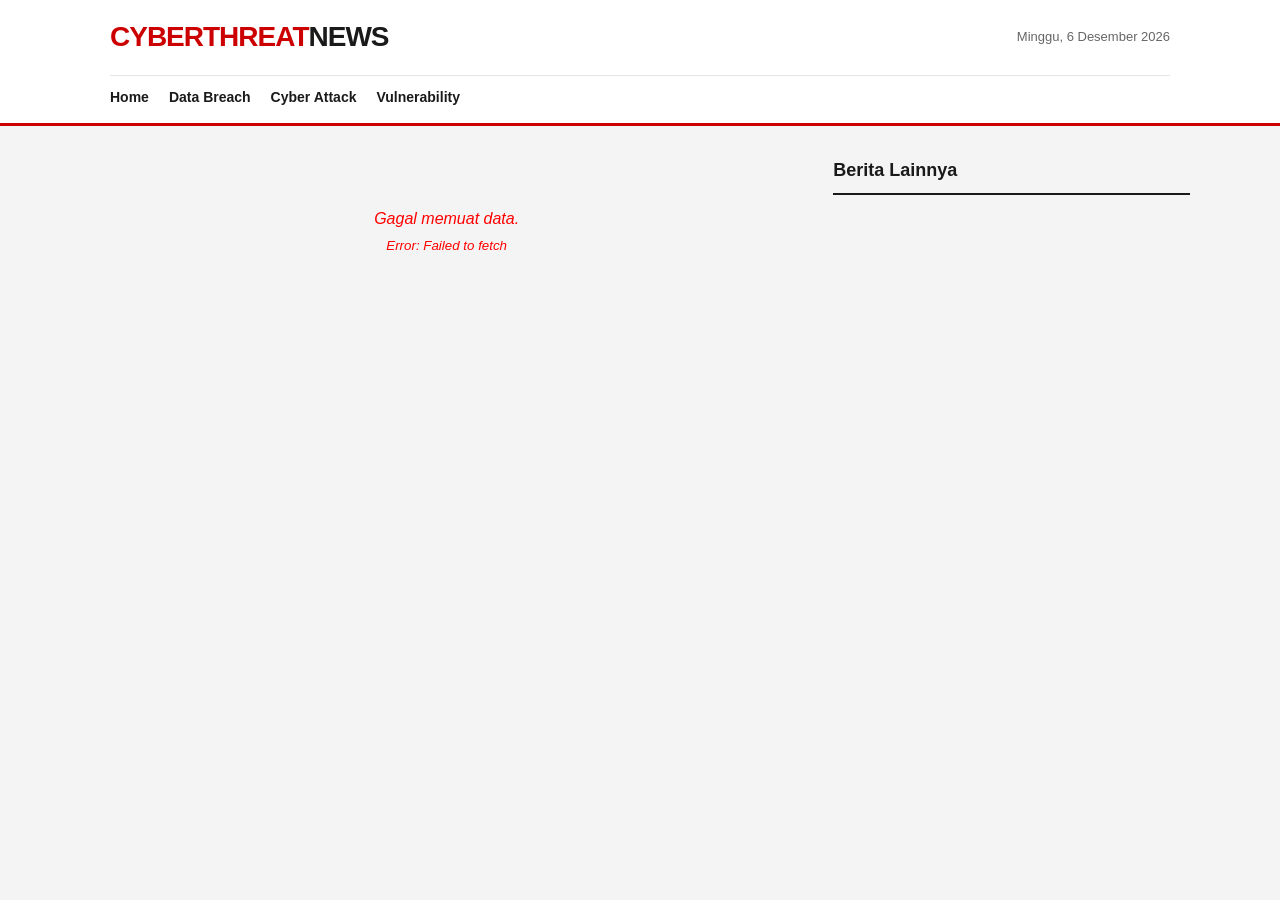
==== index.html @ c1c1daac "Add files via upload" ====
<!DOCTYPE html>
<html lang="id">
<head>
    <meta charset="UTF-8">
    <meta name="viewport" content="width=device-width, initial-scale=1.0">
    <title>Cyber Threat News</title>
    <style>
        :root { --primary: #c00; --text-main: #1a1a1a; --text-muted: #666; --bg: #fff; --bg-body: #f4f4f4; --border: #e5e5e5; }
        * { box-sizing: border-box; margin: 0; padding: 0; }
        body { font-family: -apple-system, sans-serif; background: var(--bg-body); color: var(--text-main); line-height: 1.6; }
        .header { background: var(--bg); border-bottom: 3px solid var(--primary); padding: 15px 0; }
        .container { max-width: 1100px; margin: 0 auto; padding: 0 20px; }
        .header-top { display: flex; justify-content: space-between; align-items: center; margin-bottom: 15px; }
        .logo { font-size: 28px; font-weight: 800; color: var(--primary); letter-spacing: -1px; text-transform: uppercase; }
        .logo span { color: var(--text-main); }
        .date { font-size: 13px; color: var(--text-muted); }
        .nav { border-top: 1px solid var(--border); padding-top: 10px; display: flex; gap: 20px; overflow-x: auto; white-space: nowrap; }
        .nav a { color: var(--text-main); text-decoration: none; font-weight: 600; font-size: 14px; }
        .main-content { padding: 30px 0; display: grid; grid-template-columns: 2fr 1fr; gap: 30px; }
        @media (max-width: 768px) { .main-content { grid-template-columns: 1fr; } }
        .artikel-card { background: var(--bg); border-radius: 8px; margin-bottom: 20px; box-shadow: 0 2px 5px rgba(0,0,0,0.05); }
        .artikel-content { padding: 25px; }
        .badge { display: inline-block; background: #fee2e2; color: var(--primary); font-size: 12px; font-weight: 700; padding: 3px 10px; border-radius: 4px; margin-bottom: 12px; text-transform: uppercase;}
        .badge-tinggi { background: #fef2f2; color: #b91c1c; border: 1px solid #fca5a5; }
        .artikel-card h2 { font-size: 28px; margin-bottom: 15px; line-height: 1.3; }
        .artikel-card p { font-size: 15px; color: #444; margin-bottom: 20px; text-align: justify; }
        .info-pelaku { background: #f8f9fa; border-left: 4px solid var(--primary); padding: 12px 15px; margin-bottom: 20px; font-size: 14px; }
        .info-pelaku strong { color: var(--primary); }
        .himbauan-box { background: #fff3cd; border: 1px solid #ffeeba; color: #856404; padding: 15px; border-radius: 6px; margin-top: 20px; font-size: 14px;}
        .meta { font-size: 12px; color: var(--text-muted); border-top: 1px solid var(--border); padding-top: 15px; display: flex; justify-content: space-between; margin-top: 20px;}
        .sidebar-title { font-size: 18px; font-weight: 700; border-bottom: 2px solid var(--text-main); padding-bottom: 8px; margin-bottom: 15px; }
        .sidebar-list { list-style: none; }
        .sidebar-list li { background: var(--bg); border: 1px solid var(--border); padding: 15px; border-radius: 6px; margin-bottom: 10px; }
        .sidebar-list h4 { font-size: 15px; font-weight: 600; margin-bottom: 8px; }
        .sidebar-list p { font-size: 13px; color: var(--text-muted); }
        .loading { text-align: center; padding: 50px; color: var(--text-muted); font-style: italic; }
    </style>
</head>
<body>
    <div class="header">
        <div class="container">
            <div class="header-top">
                <div class="logo">CyberThreat<span>News</span></div>
                <div class="date" id="current-date"></div>
            </div>
            <div class="nav"><a href="#">Home</a><a href="#">Data Breach</a><a href="#">Cyber Attack</a><a href="#">Vulnerability</a></div>
        </div>
    </div>

    <div class="container main-content">
        <div id="berita-utama"><div class="loading">Memuat intelijen terbaru...</div></div>
        <div>
            <div class="sidebar-title">Berita Lainnya</div>
            <ul class="sidebar-list" id="berita-sidebar"></ul>
        </div>
    </div>

    <!-- Panggil file kurir api.js -->
    <script src="api.js"></script>
    
    <script>
        document.getElementById('current-date').innerText = new Date().toLocaleDateString('id-ID', { weekday: 'long', year: 'numeric', month: 'long', day: 'numeric' });

        // Panggil fungsi dari api.js
        ambilBerita().then(data => {
            const utama = document.getElementById('berita-utama');
            const sidebar = document.getElementById('berita-sidebar');
            
            if (data.error) {
                utama.innerHTML = `<div class="loading" style="color:red;">Gagal memuat data.<br><small>Error: ${data.error}</small></div>`;
                return;
            }
            
            if (!data.berita || data.berita.length === 0) {
                utama.innerHTML = '<div class="loading">Belum ada berita.</div>'; return;
            }
            
            utama.innerHTML = ''; sidebar.innerHTML = '';
            
            data.berita.forEach((item, index) => {
                let badge = item.tingkat_bahaya === 'Tinggi' ? 'badge-tinggi' : '';
                if (index === 0) {
                    utama.innerHTML += `
                        <div class="artikel-card"><div class="artikel-content">
                            <span class="badge ${badge}">⚠ ${item.tingkat_bahaya} Risk</span>
                            <h2>${item.judul_berita}</h2>
                            <div class="info-pelaku"><strong>Pelaku:</strong> ${item.pelaku}</div>
                            <p>${item.isi_berita}</p>
                            <div class="himbauan-box">🚨 <strong>Himbauan:</strong> ${item.himbauan}</div>
                            <div class="meta"><span>Update: ${data.timestamp}</span><span>Sumber: ${item.sumber_forum}</span></div>
                        </div></div>`;
                } else {
                    sidebar.innerHTML += `
                        <li><span class="badge ${badge}" style="font-size:10px;">${item.tingkat_bahaya}</span>
                        <h4>${item.judul_berita}</h4><p style="margin-bottom:5px;"><strong>Pelaku:</strong> ${item.pelaku}</p>
                        <p>${item.isi_berita.substring(0, 90)}...</p></li>`;
                }
            });
        });
    </script>
</body>
</html>
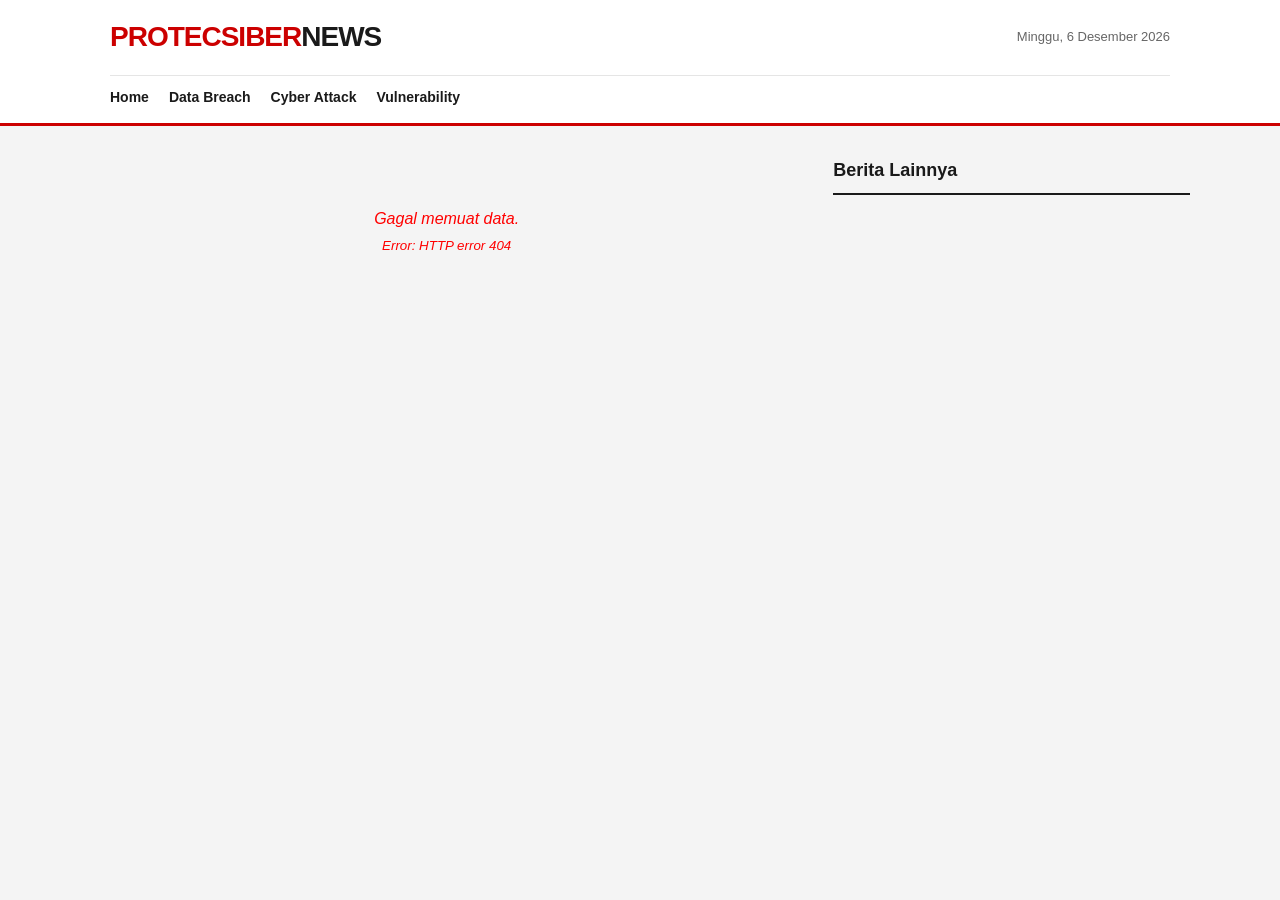
==== commit a07e2fe7: "Add files via upload" ====
--- a/index.html
+++ b/index.html
@@ -3,7 +3,7 @@
 <head>
     <meta charset="UTF-8">
     <meta name="viewport" content="width=device-width, initial-scale=1.0">
-    <title>Cyber Threat News</title>
+    <title>ProtecSiber</title>
     <style>
         :root { --primary: #c00; --text-main: #1a1a1a; --text-muted: #666; --bg: #fff; --bg-body: #f4f4f4; --border: #e5e5e5; }
         * { box-sizing: border-box; margin: 0; padding: 0; }
@@ -40,7 +40,7 @@
     <div class="header">
         <div class="container">
             <div class="header-top">
-                <div class="logo">CyberThreat<span>News</span></div>
+                <div class="logo">ProtecSiber<span>News</span></div>
                 <div class="date" id="current-date"></div>
             </div>
             <div class="nav"><a href="#">Home</a><a href="#">Data Breach</a><a href="#">Cyber Attack</a><a href="#">Vulnerability</a></div>
@@ -55,48 +55,47 @@
         </div>
     </div>
 
-    <!-- Panggil file kurir api.js -->
-    <script src="api.js"></script>
-    
     <script>
         document.getElementById('current-date').innerText = new Date().toLocaleDateString('id-ID', { weekday: 'long', year: 'numeric', month: 'long', day: 'numeric' });
+        
+        const API_URL = '/api-berita';
 
-        // Panggil fungsi dari api.js
-        ambilBerita().then(data => {
-            const utama = document.getElementById('berita-utama');
-            const sidebar = document.getElementById('berita-sidebar');
-            
-            if (data.error) {
-                utama.innerHTML = `<div class="loading" style="color:red;">Gagal memuat data.<br><small>Error: ${data.error}</small></div>`;
-                return;
-            }
-            
-            if (!data.berita || data.berita.length === 0) {
-                utama.innerHTML = '<div class="loading">Belum ada berita.</div>'; return;
-            }
-            
-            utama.innerHTML = ''; sidebar.innerHTML = '';
-            
-            data.berita.forEach((item, index) => {
-                let badge = item.tingkat_bahaya === 'Tinggi' ? 'badge-tinggi' : '';
-                if (index === 0) {
-                    utama.innerHTML += `
-                        <div class="artikel-card"><div class="artikel-content">
-                            <span class="badge ${badge}">⚠ ${item.tingkat_bahaya} Risk</span>
-                            <h2>${item.judul_berita}</h2>
-                            <div class="info-pelaku"><strong>Pelaku:</strong> ${item.pelaku}</div>
-                            <p>${item.isi_berita}</p>
-                            <div class="himbauan-box">🚨 <strong>Himbauan:</strong> ${item.himbauan}</div>
-                            <div class="meta"><span>Update: ${data.timestamp}</span><span>Sumber: ${item.sumber_forum}</span></div>
-                        </div></div>`;
-                } else {
-                    sidebar.innerHTML += `
-                        <li><span class="badge ${badge}" style="font-size:10px;">${item.tingkat_bahaya}</span>
-                        <h4>${item.judul_berita}</h4><p style="margin-bottom:5px;"><strong>Pelaku:</strong> ${item.pelaku}</p>
-                        <p>${item.isi_berita.substring(0, 90)}...</p></li>`;
+        fetch(API_URL)
+            .then(res => {
+                if (!res.ok) throw new Error("HTTP error " + res.status);
+                return res.json();
+            })
+            .then(data => {
+                const utama = document.getElementById('berita-utama');
+                const sidebar = document.getElementById('berita-sidebar');
+                if (!data.berita || data.berita.length === 0) {
+                    utama.innerHTML = '<div class="loading">Belum ada berita.</div>'; return;
                 }
+                utama.innerHTML = ''; sidebar.innerHTML = '';
+                
+                data.berita.forEach((item, index) => {
+                    let badge = item.tingkat_bahaya === 'Tinggi' ? 'badge-tinggi' : '';
+                    if (index === 0) {
+                        utama.innerHTML += `
+                            <div class="artikel-card"><div class="artikel-content">
+                                <span class="badge ${badge}">⚠ ${item.tingkat_bahaya} Risk</span>
+                                <h2>${item.judul_berita}</h2>
+                                <div class="info-pelaku"><strong>Pelaku:</strong> ${item.pelaku}</div>
+                                <p>${item.isi_berita}</p>
+                                <div class="himbauan-box">🚨 <strong>Himbauan:</strong> ${item.himbauan}</div>
+                                <div class="meta"><span>Update: ${data.timestamp}</span><span>Sumber: ${item.sumber_forum}</span></div>
+                            </div></div>`;
+                    } else {
+                        sidebar.innerHTML += `
+                            <li><span class="badge ${badge}" style="font-size:10px;">${item.tingkat_bahaya}</span>
+                            <h4>${item.judul_berita}</h4><p style="margin-bottom:5px;"><strong>Pelaku:</strong> ${item.pelaku}</p>
+                            <p>${item.isi_berita.substring(0, 90)}...</p></li>`;
+                    }
+                });
+            })
+            .catch(err => {
+                document.getElementById('berita-utama').innerHTML = `<div class="loading" style="color:red;">Gagal memuat data.<br><small>Error: ${err.message}</small></div>`;
             });
-        });
     </script>
 </body>
 </html>
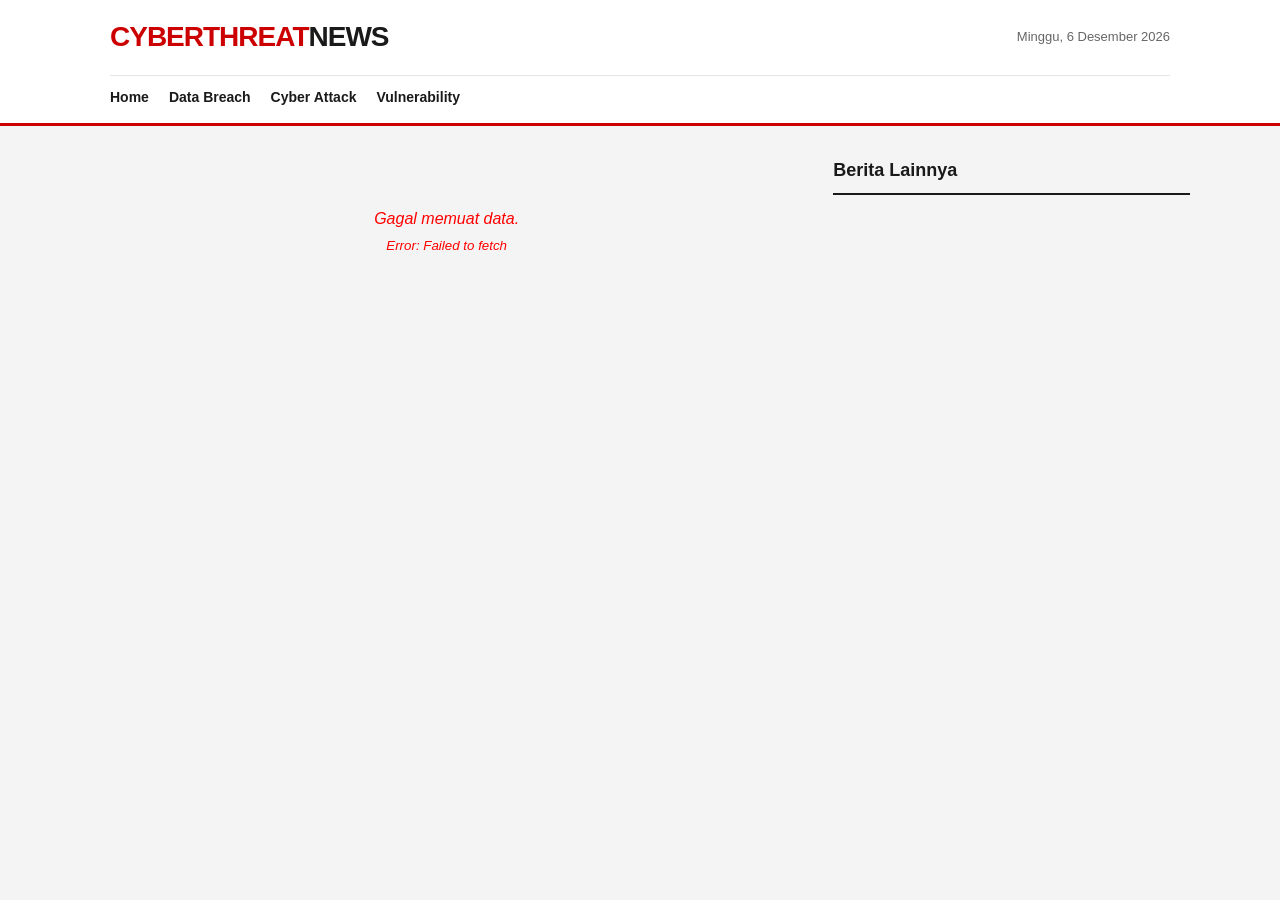
==== commit a3131165: "Create index.html" ====
--- a/index.html
+++ b/index.html
@@ -3,7 +3,7 @@
 <head>
     <meta charset="UTF-8">
     <meta name="viewport" content="width=device-width, initial-scale=1.0">
-    <title>ProtecSiber</title>
+    <title>Cyber Threat News</title>
     <style>
         :root { --primary: #c00; --text-main: #1a1a1a; --text-muted: #666; --bg: #fff; --bg-body: #f4f4f4; --border: #e5e5e5; }
         * { box-sizing: border-box; margin: 0; padding: 0; }
@@ -40,7 +40,7 @@
     <div class="header">
         <div class="container">
             <div class="header-top">
-                <div class="logo">ProtecSiber<span>News</span></div>
+                <div class="logo">CyberThreat<span>News</span></div>
                 <div class="date" id="current-date"></div>
             </div>
             <div class="nav"><a href="#">Home</a><a href="#">Data Breach</a><a href="#">Cyber Attack</a><a href="#">Vulnerability</a></div>
@@ -58,7 +58,11 @@
     <script>
         document.getElementById('current-date').innerText = new Date().toLocaleDateString('id-ID', { weekday: 'long', year: 'numeric', month: 'long', day: 'numeric' });
         
-        const API_URL = '/api-berita';
+        // URL ASLI
+        const TARGET_URL = 'https://obfustext.is-great.org/berita.php';
+        
+        // PROXY YANG LEBIH STABIL
+        const API_URL = 'https://corsproxy.io/?' + encodeURIComponent(TARGET_URL);
 
         fetch(API_URL)
             .then(res => {
@@ -98,4 +102,4 @@
             });
     </script>
 </body>
-</html>+</html>
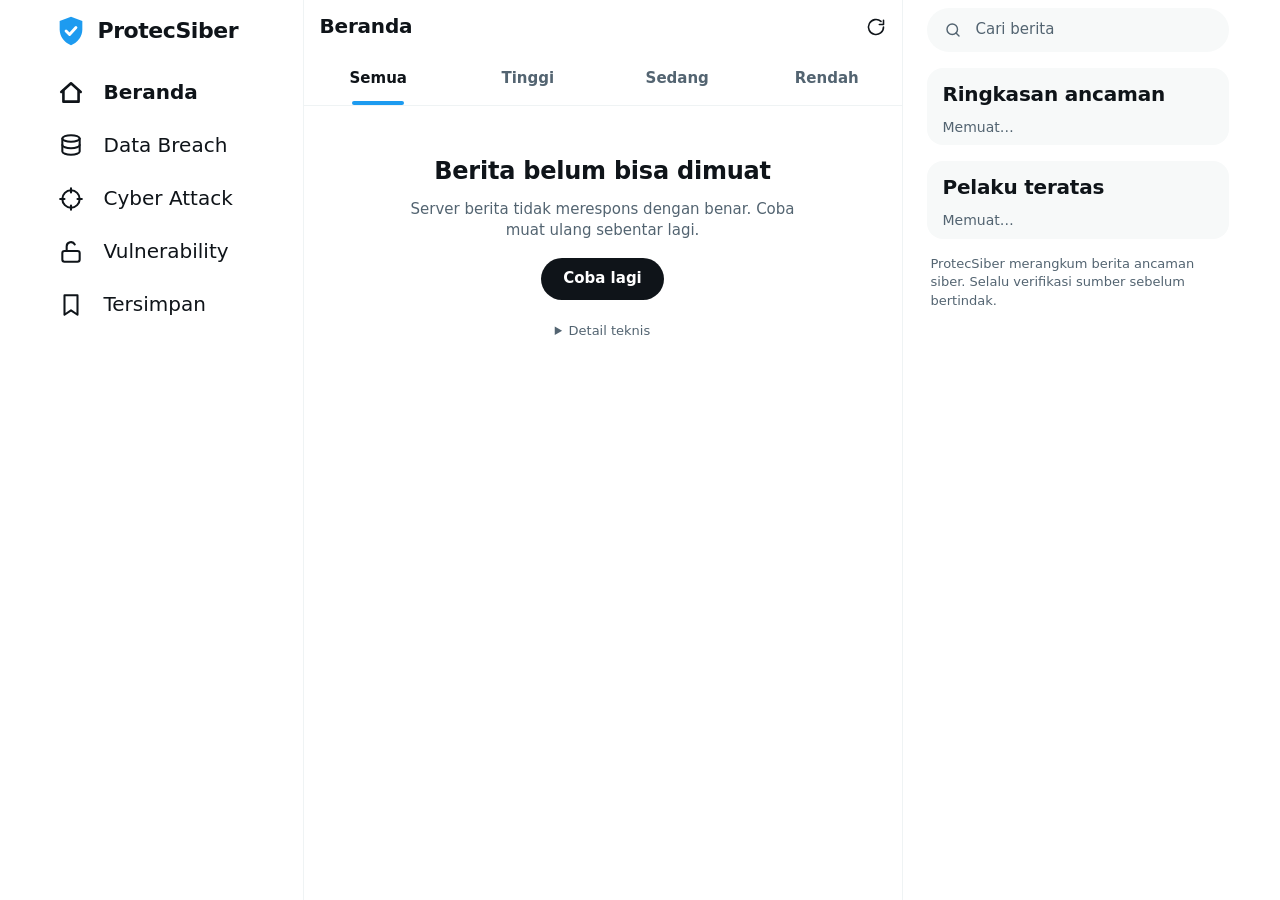
==== commit 49cb51a7: "Add files via upload" ====
--- a/index.html
+++ b/index.html
@@ -2,104 +2,22 @@
 <html lang="id">
 <head>
     <meta charset="UTF-8">
-    <meta name="viewport" content="width=device-width, initial-scale=1.0">
-    <title>Cyber Threat News</title>
-    <style>
-        :root { --primary: #c00; --text-main: #1a1a1a; --text-muted: #666; --bg: #fff; --bg-body: #f4f4f4; --border: #e5e5e5; }
-        * { box-sizing: border-box; margin: 0; padding: 0; }
-        body { font-family: -apple-system, sans-serif; background: var(--bg-body); color: var(--text-main); line-height: 1.6; }
-        .header { background: var(--bg); border-bottom: 3px solid var(--primary); padding: 15px 0; }
-        .container { max-width: 1100px; margin: 0 auto; padding: 0 20px; }
-        .header-top { display: flex; justify-content: space-between; align-items: center; margin-bottom: 15px; }
-        .logo { font-size: 28px; font-weight: 800; color: var(--primary); letter-spacing: -1px; text-transform: uppercase; }
-        .logo span { color: var(--text-main); }
-        .date { font-size: 13px; color: var(--text-muted); }
-        .nav { border-top: 1px solid var(--border); padding-top: 10px; display: flex; gap: 20px; overflow-x: auto; white-space: nowrap; }
-        .nav a { color: var(--text-main); text-decoration: none; font-weight: 600; font-size: 14px; }
-        .main-content { padding: 30px 0; display: grid; grid-template-columns: 2fr 1fr; gap: 30px; }
-        @media (max-width: 768px) { .main-content { grid-template-columns: 1fr; } }
-        .artikel-card { background: var(--bg); border-radius: 8px; margin-bottom: 20px; box-shadow: 0 2px 5px rgba(0,0,0,0.05); }
-        .artikel-content { padding: 25px; }
-        .badge { display: inline-block; background: #fee2e2; color: var(--primary); font-size: 12px; font-weight: 700; padding: 3px 10px; border-radius: 4px; margin-bottom: 12px; text-transform: uppercase;}
-        .badge-tinggi { background: #fef2f2; color: #b91c1c; border: 1px solid #fca5a5; }
-        .artikel-card h2 { font-size: 28px; margin-bottom: 15px; line-height: 1.3; }
-        .artikel-card p { font-size: 15px; color: #444; margin-bottom: 20px; text-align: justify; }
-        .info-pelaku { background: #f8f9fa; border-left: 4px solid var(--primary); padding: 12px 15px; margin-bottom: 20px; font-size: 14px; }
-        .info-pelaku strong { color: var(--primary); }
-        .himbauan-box { background: #fff3cd; border: 1px solid #ffeeba; color: #856404; padding: 15px; border-radius: 6px; margin-top: 20px; font-size: 14px;}
-        .meta { font-size: 12px; color: var(--text-muted); border-top: 1px solid var(--border); padding-top: 15px; display: flex; justify-content: space-between; margin-top: 20px;}
-        .sidebar-title { font-size: 18px; font-weight: 700; border-bottom: 2px solid var(--text-main); padding-bottom: 8px; margin-bottom: 15px; }
-        .sidebar-list { list-style: none; }
-        .sidebar-list li { background: var(--bg); border: 1px solid var(--border); padding: 15px; border-radius: 6px; margin-bottom: 10px; }
-        .sidebar-list h4 { font-size: 15px; font-weight: 600; margin-bottom: 8px; }
-        .sidebar-list p { font-size: 13px; color: var(--text-muted); }
-        .loading { text-align: center; padding: 50px; color: var(--text-muted); font-style: italic; }
-    </style>
+    <meta name="viewport" content="width=device-width, initial-scale=1">
+    <title>ProtecSiber – Berita ancaman siber terbaru</title>
+    <meta name="description" content="ProtecSiber merangkum berita kebocoran data, serangan siber, dan kerentanan terbaru.">
+    <meta name="theme-color" content="#ffffff" media="(prefers-color-scheme: light)">
+    <meta name="theme-color" content="#000000" media="(prefers-color-scheme: dark)">
+    <link rel="icon" href="/favicon.svg" type="image/svg+xml">
+    <link rel="stylesheet" href="/style.css">
 </head>
-<body>
-    <div class="header">
-        <div class="container">
-            <div class="header-top">
-                <div class="logo">CyberThreat<span>News</span></div>
-                <div class="date" id="current-date"></div>
-            </div>
-            <div class="nav"><a href="#">Home</a><a href="#">Data Breach</a><a href="#">Cyber Attack</a><a href="#">Vulnerability</a></div>
-        </div>
+<body data-page="feed">
+    <div class="shell">
+        <aside id="rail" class="rail"></aside>
+        <main id="main" class="main"></main>
+        <aside id="side" class="side"></aside>
     </div>
-
-    <div class="container main-content">
-        <div id="berita-utama"><div class="loading">Memuat intelijen terbaru...</div></div>
-        <div>
-            <div class="sidebar-title">Berita Lainnya</div>
-            <ul class="sidebar-list" id="berita-sidebar"></ul>
-        </div>
-    </div>
-
-    <script>
-        document.getElementById('current-date').innerText = new Date().toLocaleDateString('id-ID', { weekday: 'long', year: 'numeric', month: 'long', day: 'numeric' });
-        
-        // URL ASLI
-        const TARGET_URL = 'https://obfustext.is-great.org/berita.php';
-        
-        // PROXY YANG LEBIH STABIL
-        const API_URL = 'https://corsproxy.io/?' + encodeURIComponent(TARGET_URL);
-
-        fetch(API_URL)
-            .then(res => {
-                if (!res.ok) throw new Error("HTTP error " + res.status);
-                return res.json();
-            })
-            .then(data => {
-                const utama = document.getElementById('berita-utama');
-                const sidebar = document.getElementById('berita-sidebar');
-                if (!data.berita || data.berita.length === 0) {
-                    utama.innerHTML = '<div class="loading">Belum ada berita.</div>'; return;
-                }
-                utama.innerHTML = ''; sidebar.innerHTML = '';
-                
-                data.berita.forEach((item, index) => {
-                    let badge = item.tingkat_bahaya === 'Tinggi' ? 'badge-tinggi' : '';
-                    if (index === 0) {
-                        utama.innerHTML += `
-                            <div class="artikel-card"><div class="artikel-content">
-                                <span class="badge ${badge}">⚠ ${item.tingkat_bahaya} Risk</span>
-                                <h2>${item.judul_berita}</h2>
-                                <div class="info-pelaku"><strong>Pelaku:</strong> ${item.pelaku}</div>
-                                <p>${item.isi_berita}</p>
-                                <div class="himbauan-box">🚨 <strong>Himbauan:</strong> ${item.himbauan}</div>
-                                <div class="meta"><span>Update: ${data.timestamp}</span><span>Sumber: ${item.sumber_forum}</span></div>
-                            </div></div>`;
-                    } else {
-                        sidebar.innerHTML += `
-                            <li><span class="badge ${badge}" style="font-size:10px;">${item.tingkat_bahaya}</span>
-                            <h4>${item.judul_berita}</h4><p style="margin-bottom:5px;"><strong>Pelaku:</strong> ${item.pelaku}</p>
-                            <p>${item.isi_berita.substring(0, 90)}...</p></li>`;
-                    }
-                });
-            })
-            .catch(err => {
-                document.getElementById('berita-utama').innerHTML = `<div class="loading" style="color:red;">Gagal memuat data.<br><small>Error: ${err.message}</small></div>`;
-            });
-    </script>
+    <nav id="tabbar" class="tabbar" aria-label="Menu"></nav>
+    <noscript><p style="padding:24px">ProtecSiber membutuhkan JavaScript untuk menampilkan berita.</p></noscript>
+    <script src="/app.js"></script>
 </body>
 </html>
--- a/style.css
+++ b/style.css
@@ -0,0 +1,448 @@
+/* ==========================================
+   ProtecSiber - gaya linimasa ala x.com
+   ========================================== */
+
+:root {
+    color-scheme: light dark;
+
+    --bg:        #ffffff;
+    --text:      #0f1419;
+    --muted:     #536471;
+    --line:      #eff3f4;
+    --hover:     rgba(15, 20, 25, .03);
+    --panel:     #f7f9f9;
+    --accent:    #1d9bf0;
+    --accent-bg: rgba(29, 155, 240, .1);
+    --high:      #e0245e;
+    --mid:       #b27c00;
+    --low:       #00a36c;
+    --warn-bg:   #fff6dc;
+    --warn-line: #efd486;
+    --logo-check: var(--bg);
+
+    --font: system-ui, -apple-system, "Segoe UI", Roboto, "Helvetica Neue", Arial, sans-serif;
+}
+
+@media (prefers-color-scheme: dark) {
+    :root {
+        --bg:        #000000;
+        --text:      #e7e9ea;
+        --muted:     #71767b;
+        --line:      #2f3336;
+        --hover:     rgba(231, 233, 234, .04);
+        --panel:     #16181c;
+        --high:      #f4577f;
+        --mid:       #ffd400;
+        --low:       #00ba7c;
+        --warn-bg:   #2a2308;
+        --warn-line: #5a4a12;
+    }
+}
+
+*, *::before, *::after { box-sizing: border-box; }
+* { margin: 0; }
+
+html { -webkit-text-size-adjust: 100%; }
+
+body {
+    font-family: var(--font);
+    font-size: 15px;
+    line-height: 1.45;
+    color: var(--text);
+    background: var(--bg);
+    -webkit-font-smoothing: antialiased;
+}
+
+a { color: inherit; text-decoration: none; }
+button { font: inherit; color: inherit; }
+:focus-visible { outline: 2px solid var(--accent); outline-offset: 2px; }
+
+.muted { color: var(--muted); }
+.small { font-size: 14px; }
+.ellipsis { overflow: hidden; text-overflow: ellipsis; white-space: nowrap; min-width: 0; }
+
+/* ---------- Kerangka ---------- */
+.shell {
+    display: grid;
+    grid-template-columns: 275px minmax(0, 600px) 350px;
+    justify-content: center;
+    min-height: 100vh;
+}
+
+.rail-in {
+    position: sticky;
+    top: 0;
+    height: 100vh;
+    padding: 4px 12px;
+    display: flex;
+    flex-direction: column;
+    gap: 4px;
+}
+
+.brand {
+    display: inline-flex;
+    align-items: center;
+    gap: 10px;
+    align-self: flex-start;
+    padding: 10px 14px;
+    margin-bottom: 4px;
+    border-radius: 999px;
+    color: var(--accent);
+    font-size: 22px;
+    font-weight: 800;
+    letter-spacing: -0.02em;
+}
+.brand span { color: var(--text); }
+.brand:hover { background: var(--hover); }
+
+.nav-item {
+    display: inline-flex;
+    align-items: center;
+    gap: 20px;
+    align-self: flex-start;
+    padding: 12px 18px;
+    border-radius: 999px;
+    font-size: 20px;
+    transition: background-color .15s;
+}
+.nav-item:hover { background: var(--hover); }
+.nav-item.active { font-weight: 800; }
+.nav-item.active svg { stroke-width: 2.4; }
+
+.main {
+    border-left: 1px solid var(--line);
+    border-right: 1px solid var(--line);
+    min-height: 100vh;
+    min-width: 0;
+}
+
+.side-in {
+    position: sticky;
+    top: 0;
+    max-height: 100vh;
+    overflow: auto;
+    padding: 8px 24px 24px;
+    display: grid;
+    gap: 16px;
+    align-content: start;
+}
+
+/* ---------- Bilah atas ---------- */
+.topbar {
+    position: sticky;
+    top: 0;
+    z-index: 20;
+    background: color-mix(in srgb, var(--bg) 85%, transparent);
+    -webkit-backdrop-filter: blur(12px);
+    backdrop-filter: blur(12px);
+    border-bottom: 1px solid var(--line);
+}
+.topbar-row { display: flex; align-items: center; gap: 16px; padding: 0 16px; height: 53px; }
+.topbar-row h1 { font-size: 20px; font-weight: 800; flex: 1; letter-spacing: -0.01em; }
+
+.iconbtn {
+    display: inline-grid;
+    place-items: center;
+    width: 36px;
+    height: 36px;
+    border: 0;
+    border-radius: 50%;
+    background: transparent;
+    cursor: pointer;
+    margin-left: -8px;
+}
+.iconbtn:hover { background: var(--hover); }
+#refresh { margin: 0 -8px 0 0; }
+
+.tabs { display: flex; }
+.tab {
+    position: relative;
+    flex: 1;
+    padding: 15px 8px;
+    border: 0;
+    background: transparent;
+    color: var(--muted);
+    font-weight: 600;
+    cursor: pointer;
+    transition: background-color .15s;
+}
+.tab:hover { background: var(--hover); }
+.tab.active { color: var(--text); font-weight: 800; }
+.tab.active::after {
+    content: "";
+    position: absolute;
+    left: 50%;
+    bottom: 0;
+    width: 52px;
+    height: 4px;
+    margin-left: -26px;
+    border-radius: 999px;
+    background: var(--accent);
+}
+
+/* ---------- Pencarian ---------- */
+.search {
+    display: flex;
+    align-items: center;
+    gap: 12px;
+    height: 44px;
+    padding: 0 16px;
+    background: var(--panel);
+    border: 1px solid transparent;
+    border-radius: 999px;
+    color: var(--muted);
+}
+.search:focus-within { background: var(--bg); border-color: var(--accent); color: var(--accent); }
+.search input {
+    flex: 1;
+    min-width: 0;
+    border: 0;
+    outline: none;
+    background: transparent;
+    color: var(--text);
+    font: inherit;
+    font-size: 15px;
+}
+.search input::placeholder { color: var(--muted); }
+.m-search { display: none; margin: 4px 16px 10px; }
+
+/* ---------- Panel samping ---------- */
+.panel { background: var(--panel); border-radius: 16px; padding: 12px 16px 8px; }
+.panel h3 { font-size: 20px; font-weight: 800; margin-bottom: 8px; letter-spacing: -0.01em; }
+.panel .row { display: flex; justify-content: space-between; align-items: center; gap: 12px; padding: 8px 0; font-size: 15px; }
+.panel .row b { font-weight: 800; }
+.panel .row.total { border-top: 1px solid var(--line); margin-top: 4px; color: var(--muted); }
+.side-foot { font-size: 13px; color: var(--muted); padding: 0 4px; }
+
+.dot { display: inline-block; width: 9px; height: 9px; border-radius: 50%; margin-right: 8px; background: var(--muted); }
+.dot-high { background: var(--high); }
+.dot-mid  { background: var(--mid); }
+.dot-low  { background: var(--low); }
+
+/* ---------- Pos (berita di linimasa) ---------- */
+.post {
+    position: relative;
+    display: flex;
+    gap: 12px;
+    padding: 12px 16px 4px;
+    border-bottom: 1px solid var(--line);
+    transition: background-color .15s;
+}
+.post:hover { background: var(--hover); }
+.post-link { position: absolute; inset: 0; z-index: 1; }
+.post-main { flex: 1; min-width: 0; }
+
+.avatar {
+    flex: none;
+    width: 40px;
+    height: 40px;
+    display: grid;
+    place-items: center;
+    border-radius: 50%;
+    background: var(--accent);
+    color: #fff;
+    --logo-check: var(--accent);
+}
+
+.post-head { display: flex; align-items: baseline; gap: 6px; min-width: 0; white-space: nowrap; }
+.post-head .name { font-weight: 800; }
+.handle, .sep, time { color: var(--muted); }
+.handle { overflow: hidden; text-overflow: ellipsis; }
+
+.post-title { font-size: 16px; line-height: 1.35; font-weight: 800; margin-top: 2px; letter-spacing: -0.005em; }
+.post-text {
+    margin-top: 4px;
+    display: -webkit-box;
+    -webkit-line-clamp: 3;
+    -webkit-box-orient: vertical;
+    overflow: hidden;
+    overflow-wrap: anywhere;
+}
+
+.linkcard {
+    margin-top: 12px;
+    padding: 12px 14px;
+    border: 1px solid var(--line);
+    border-radius: 16px;
+    display: grid;
+    gap: 6px;
+    font-size: 14px;
+}
+.linkcard:empty { display: none; }
+.kv { display: flex; gap: 8px; min-width: 0; }
+.kv span { color: var(--muted); flex: none; width: 56px; }
+.kv b { font-weight: 600; overflow-wrap: anywhere; }
+
+.chips { display: flex; flex-wrap: wrap; gap: 8px; }
+.chip {
+    display: inline-flex;
+    align-items: center;
+    padding: 2px 10px;
+    border-radius: 999px;
+    font-size: 13px;
+    font-weight: 700;
+    background: var(--panel);
+    color: var(--muted);
+}
+.chip .dot { margin-right: 6px; width: 8px; height: 8px; }
+.risk-high { color: var(--high); background: color-mix(in srgb, var(--high) 12%, transparent); }
+.risk-mid  { color: var(--mid);  background: color-mix(in srgb, var(--mid) 14%, transparent); }
+.risk-low  { color: var(--low);  background: color-mix(in srgb, var(--low) 14%, transparent); }
+
+.actions { display: flex; gap: 4px; margin: 4px 0 0 -8px; }
+.act {
+    position: relative;
+    z-index: 2;
+    display: inline-flex;
+    align-items: center;
+    gap: 6px;
+    padding: 8px 10px;
+    border: 0;
+    border-radius: 999px;
+    background: transparent;
+    color: var(--muted);
+    font-size: 13px;
+    cursor: pointer;
+    transition: color .15s, background-color .15s;
+}
+.act:hover, .act.on { color: var(--accent); }
+.act:hover { background: var(--accent-bg); }
+
+/* ---------- Halaman satu berita ---------- */
+.full { padding: 16px 16px 0; }
+.post-head.big { align-items: center; gap: 12px; margin-bottom: 12px; }
+.post-head.big .name { display: block; line-height: 1.2; }
+.post-head.big .handle { display: block; line-height: 1.2; }
+
+.full-title { font-size: 26px; line-height: 1.25; font-weight: 800; letter-spacing: -0.015em; overflow-wrap: anywhere; }
+.full .chips { margin-top: 12px; }
+.full-body { margin-top: 16px; font-size: 17px; line-height: 1.6; }
+.full-body p + p { margin-top: 14px; }
+.full-body p { overflow-wrap: anywhere; }
+.full .linkcard { margin-top: 18px; }
+
+.advice {
+    display: flex;
+    gap: 12px;
+    margin-top: 16px;
+    padding: 14px 16px;
+    border: 1px solid var(--warn-line);
+    border-radius: 16px;
+    background: var(--warn-bg);
+}
+.advice svg { flex: none; margin-top: 2px; color: var(--mid); }
+.advice strong { display: block; font-weight: 800; }
+.advice p { margin-top: 2px; overflow-wrap: anywhere; }
+
+.full-meta { margin-top: 16px; padding-bottom: 14px; border-bottom: 1px solid var(--line); color: var(--muted); font-size: 14px; }
+.actions.wide { margin: 0; padding: 4px 0; justify-content: space-around; border-bottom: 1px solid var(--line); }
+.section-title { padding: 14px 16px 12px; font-size: 20px; font-weight: 800; border-bottom: 1px solid var(--line); }
+
+/* ---------- Status, kosong, galat ---------- */
+.notice { padding: 10px 16px; font-size: 13px; color: var(--muted); border-bottom: 1px solid var(--line); }
+.notice.warn { background: var(--warn-bg); color: var(--text); border-color: var(--warn-line); }
+
+.empty, .errorbox { padding: 48px 24px; text-align: center; display: grid; justify-items: center; gap: 10px; }
+.empty h2, .errorbox h2 { font-size: 24px; font-weight: 800; letter-spacing: -0.01em; }
+.empty p, .errorbox p { color: var(--muted); max-width: 26em; }
+.errorbox details { margin-top: 12px; text-align: left; max-width: 100%; color: var(--muted); font-size: 13px; }
+.errorbox summary { cursor: pointer; text-align: center; }
+.errorbox pre { margin-top: 8px; padding: 12px; background: var(--panel); border-radius: 12px; white-space: pre-wrap; overflow-wrap: anywhere; }
+
+.btn {
+    display: inline-block;
+    padding: 10px 22px;
+    border: 0;
+    border-radius: 999px;
+    background: var(--text);
+    color: var(--bg);
+    font-weight: 700;
+    cursor: pointer;
+    margin-top: 6px;
+}
+.btn:hover { opacity: .88; }
+
+/* ---------- Kerangka muat ---------- */
+.sk { background: var(--panel); border-radius: 8px; position: relative; overflow: hidden; }
+.sk::after {
+    content: "";
+    position: absolute;
+    inset: 0;
+    background: linear-gradient(90deg, transparent, color-mix(in srgb, var(--text) 7%, transparent), transparent);
+    transform: translateX(-100%);
+    animation: shimmer 1.4s infinite;
+}
+@keyframes shimmer { to { transform: translateX(100%); } }
+.sk-post { pointer-events: none; padding-bottom: 16px; }
+.sk.avatar { background: var(--panel); }
+.sk-line { height: 14px; margin-top: 10px; }
+.sk-line:first-child { margin-top: 4px; }
+.sk-card { height: 84px; margin-top: 14px; border-radius: 16px; }
+.w40 { width: 40%; } .w75 { width: 75%; } .w90 { width: 90%; }
+
+/* ---------- Toast ---------- */
+#toast {
+    position: fixed;
+    left: 50%;
+    bottom: 28px;
+    transform: translate(-50%, 20px);
+    padding: 12px 20px;
+    border-radius: 8px;
+    background: var(--accent);
+    color: #fff;
+    font-weight: 700;
+    opacity: 0;
+    pointer-events: none;
+    transition: opacity .2s, transform .2s;
+    z-index: 100;
+}
+#toast.show { opacity: 1; transform: translate(-50%, 0); }
+
+/* ---------- Bar bawah (ponsel) ---------- */
+.tabbar { display: none; }
+
+/* ---------- Responsif ---------- */
+@media (max-width: 1200px) {
+    .shell { grid-template-columns: 88px minmax(0, 600px) 300px; }
+    .brand span, .nav-item span { display: none; }
+    .rail-in { align-items: center; }
+    .brand, .nav-item { align-self: center; padding: 12px; }
+    .side-in { padding-inline: 16px; }
+}
+
+@media (max-width: 1000px) {
+    .shell { grid-template-columns: 88px minmax(0, 600px); }
+    .side { display: none; }
+    .m-search { display: flex; }
+}
+
+@media (max-width: 700px) {
+    .shell { grid-template-columns: minmax(0, 1fr); padding-bottom: 56px; }
+    .rail { display: none; }
+    .main { border-inline: 0; }
+
+    .tabbar {
+        position: fixed;
+        inset: auto 0 0 0;
+        z-index: 30;
+        display: flex;
+        justify-content: space-around;
+        height: 54px;
+        background: color-mix(in srgb, var(--bg) 92%, transparent);
+        -webkit-backdrop-filter: blur(12px);
+        backdrop-filter: blur(12px);
+        border-top: 1px solid var(--line);
+        padding-bottom: env(safe-area-inset-bottom, 0);
+    }
+    .tabbar .nav-item { flex: 1; justify-content: center; align-self: stretch; padding: 0; border-radius: 0; }
+    .tabbar .nav-item svg { width: 24px; height: 24px; }
+    .tabbar .nav-item span { display: none; }
+
+    .full-title { font-size: 23px; }
+    #toast { bottom: 76px; }
+}
+
+@media (prefers-reduced-motion: reduce) {
+    .sk::after { animation: none; }
+    .post, .act, .nav-item, .tab, #toast { transition: none; }
+}
